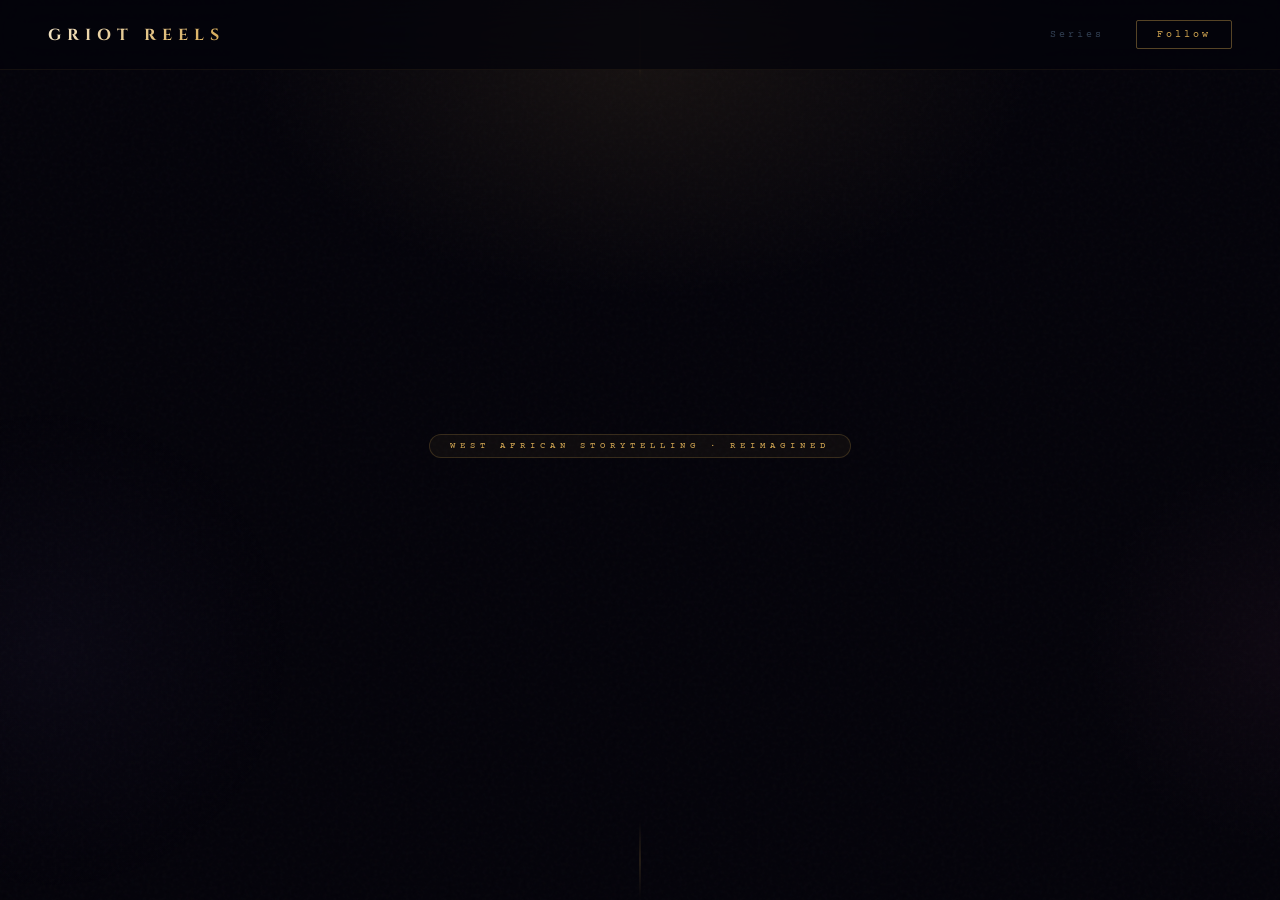
==== index.html @ 6e3e899c "Rename index (2).html to index.html" ====
<!DOCTYPE html>
<html lang="en">
<head>
<meta charset="UTF-8"/>
<meta name="viewport" content="width=device-width, initial-scale=1.0"/>
<title>Griot Reels — Stories That Inspire. Legacies That Live.</title>
<link href="https://fonts.googleapis.com/css2?family=Cinzel+Decorative:wght@400;700;900&family=Cinzel:wght@400;600;700&family=Cormorant+Garamond:ital,wght@0,300;0,400;0,600;1,300;1,400&family=Courier+Prime:wght@400;700&display=swap" rel="stylesheet"/>
<style>
:root {
  --gold: #d4a853;
  --gold-light: #f5e6c8;
  --gold-dark: #a07830;
  --black: #04030a;
  --surface: #0a0812;
  --muted: #64748b;
  --dim: #334155;
}
*{margin:0;padding:0;box-sizing:border-box;}
html{scroll-behavior:smooth;}
body{
  background:var(--black);
  color:#e2e8f0;
  font-family:'Cormorant Garamond',serif;
  min-height:100vh;
  overflow-x:hidden;
  cursor:default;
}

/* GRAIN OVERLAY */
body::before{
  content:'';
  position:fixed;inset:0;
  background-image:url("data:image/svg+xml,%3Csvg viewBox='0 0 256 256' xmlns='http://www.w3.org/2000/svg'%3E%3Cfilter id='noise'%3E%3CfeTurbulence type='fractalNoise' baseFrequency='0.9' numOctaves='4' stitchTiles='stitch'/%3E%3C/filter%3E%3Crect width='100%25' height='100%25' filter='url(%23noise)' opacity='0.04'/%3E%3C/svg%3E");
  pointer-events:none;z-index:0;opacity:0.6;
}

/* AMBIENT GLOWS */
.glow-top{position:fixed;top:-200px;left:50%;transform:translateX(-50%);width:800px;height:500px;border-radius:50%;background:radial-gradient(ellipse,rgba(212,168,83,0.09) 0%,transparent 70%);pointer-events:none;z-index:0;}
.glow-left{position:fixed;bottom:0;left:-200px;width:500px;height:500px;border-radius:50%;background:radial-gradient(ellipse,rgba(167,139,250,0.04) 0%,transparent 70%);pointer-events:none;z-index:0;}
.glow-right{position:fixed;top:50%;right:-200px;width:400px;height:400px;border-radius:50%;background:radial-gradient(ellipse,rgba(244,114,182,0.04) 0%,transparent 70%);pointer-events:none;z-index:0;}

/* NAV */
nav{
  position:fixed;top:0;left:0;right:0;z-index:100;
  display:flex;justify-content:space-between;align-items:center;
  padding:20px 48px;
  background:rgba(4,3,10,0.7);
  backdrop-filter:blur(20px);
  border-bottom:1px solid rgba(212,168,83,0.08);
}
.nav-logo{
  font-family:'Cinzel',serif;
  font-size:16px;font-weight:700;letter-spacing:6px;
  background:linear-gradient(135deg,var(--gold-light),var(--gold));
  -webkit-background-clip:text;-webkit-text-fill-color:transparent;
  text-decoration:none;
}
.nav-links{display:flex;gap:32px;align-items:center;}
.nav-links a{
  color:var(--dim);font-size:10px;letter-spacing:3px;
  font-family:'Courier Prime',monospace;text-decoration:none;
  transition:color 0.3s;
}
.nav-links a:hover{color:var(--gold);}
.nav-cta{
  padding:8px 20px;
  border:1px solid rgba(212,168,83,0.4);
  color:var(--gold)!important;
  border-radius:2px;
  transition:all 0.3s!important;
}
.nav-cta:hover{background:rgba(212,168,83,0.1)!important;border-color:var(--gold)!important;}

/* HERO */
.hero{
  position:relative;z-index:1;
  min-height:100vh;
  display:flex;flex-direction:column;
  align-items:center;justify-content:center;
  padding:120px 24px 80px;
  text-align:center;
  overflow:hidden;
}

/* horizontal line accents */
.hero::before,.hero::after{
  content:'';position:absolute;left:50%;transform:translateX(-50%);
  width:1px;background:linear-gradient(to bottom,transparent,rgba(212,168,83,0.3),transparent);
}
.hero::before{top:0;height:80px;}
.hero::after{bottom:0;height:80px;}

.hero-badge{
  display:inline-block;
  padding:6px 20px;
  border:1px solid rgba(212,168,83,0.2);
  border-radius:20px;
  font-size:9px;letter-spacing:5px;
  color:var(--gold);
  font-family:'Courier Prime',monospace;
  background:rgba(212,168,83,0.05);
  margin-bottom:48px;
  animation:fadeUp 0.8s ease both;
}

/* LOGO IMAGE */
.logo-img{
  width:min(320px,70vw);
  height:min(320px,70vw);
  border-radius:50%;
  object-fit:cover;
  margin-bottom:48px;
  animation:fadeUp 0.9s ease 0.1s both;
  filter:drop-shadow(0 0 60px rgba(212,168,83,0.25)) drop-shadow(0 0 120px rgba(212,168,83,0.1));
  transition:filter 0.5s;
}
.logo-img:hover{filter:drop-shadow(0 0 80px rgba(212,168,83,0.4)) drop-shadow(0 0 160px rgba(212,168,83,0.15));}

.hero-tagline{
  font-size:11px;letter-spacing:6px;color:var(--muted);
  font-family:'Courier Prime',monospace;
  margin-bottom:24px;
  animation:fadeUp 1s ease 0.2s both;
}

.hero-sub{
  font-size:clamp(16px,3vw,22px);
  font-style:italic;
  color:rgba(245,230,200,0.6);
  font-weight:300;
  max-width:580px;
  line-height:1.9;
  margin-bottom:56px;
  animation:fadeUp 1s ease 0.35s both;
}

/* Decorative divider */
.divider-deco{
  display:flex;align-items:center;gap:16px;
  margin-bottom:56px;
  animation:fadeUp 1s ease 0.3s both;
}
.divider-deco span{
  display:block;height:1px;width:80px;
  background:linear-gradient(to right,transparent,rgba(212,168,83,0.4));
}
.divider-deco span:last-child{
  background:linear-gradient(to left,transparent,rgba(212,168,83,0.4));
}
.divider-deco i{
  font-size:14px;color:var(--gold);font-style:normal;
  opacity:0.7;
}

.hero-btns{
  display:flex;gap:16px;justify-content:center;flex-wrap:wrap;
  animation:fadeUp 1s ease 0.45s both;
}
.btn-primary{
  padding:16px 36px;
  background:linear-gradient(135deg,var(--gold) 0%,var(--gold-dark) 100%);
  color:var(--black);text-decoration:none;
  font-family:'Cinzel',serif;font-size:10px;letter-spacing:3px;font-weight:700;
  border-radius:2px;
  transition:all 0.3s;
  box-shadow:0 4px 24px rgba(212,168,83,0.2);
}
.btn-primary:hover{transform:translateY(-2px);box-shadow:0 8px 32px rgba(212,168,83,0.35);}
.btn-ghost{
  padding:16px 36px;
  border:1px solid rgba(212,168,83,0.3);
  color:var(--gold);text-decoration:none;
  font-family:'Cinzel',serif;font-size:10px;letter-spacing:3px;font-weight:600;
  border-radius:2px;
  transition:all 0.3s;
}
.btn-ghost:hover{background:rgba(212,168,83,0.08);border-color:var(--gold);transform:translateY(-2px);}

/* SCROLL INDICATOR */
.scroll-hint{
  position:absolute;bottom:40px;left:50%;transform:translateX(-50%);
  display:flex;flex-direction:column;align-items:center;gap:8px;
  animation:fadeUp 1s ease 0.6s both;
}
.scroll-hint span{font-size:9px;letter-spacing:3px;color:var(--dim);font-family:'Courier Prime',monospace;}
.scroll-line{width:1px;height:40px;background:linear-gradient(to bottom,rgba(212,168,83,0.4),transparent);animation:scrollPulse 2s ease infinite;}

/* SERIES SECTION */
.series-section{
  position:relative;z-index:1;
  padding:120px 24px;
  max-width:1100px;margin:0 auto;
}
.section-header{
  text-align:center;margin-bottom:80px;
}
.section-eyebrow{
  font-size:9px;letter-spacing:5px;color:var(--gold);
  font-family:'Courier Prime',monospace;
  margin-bottom:16px;display:block;
}
.section-title{
  font-family:'Cinzel Decorative',serif;
  font-size:clamp(22px,4vw,36px);
  color:var(--gold-light);
  letter-spacing:4px;font-weight:400;
  margin-bottom:16px;
}
.section-sub{
  font-size:16px;color:var(--muted);
  font-style:italic;font-weight:300;
  max-width:500px;margin:0 auto;line-height:1.8;
}

.series-grid{
  display:grid;
  grid-template-columns:repeat(auto-fit,minmax(300px,1fr));
  gap:2px;
}
.series-card{
  position:relative;overflow:hidden;
  padding:48px 36px;
  background:var(--surface);
  border:1px solid rgba(255,255,255,0.04);
  transition:all 0.4s;
  cursor:default;
}
.series-card::before{
  content:'';position:absolute;inset:0;
  background:linear-gradient(135deg,transparent 60%,rgba(212,168,83,0.04) 100%);
  opacity:0;transition:opacity 0.4s;
}
.series-card:hover::before{opacity:1;}
.series-card:hover{border-color:rgba(212,168,83,0.15);transform:translateY(-4px);}

.card-num{
  font-size:64px;font-weight:700;
  font-family:'Cinzel',serif;
  opacity:0.04;
  position:absolute;top:16px;right:24px;
  color:var(--gold);
  line-height:1;
}
.card-emoji{font-size:32px;margin-bottom:20px;display:block;}
.card-series-label{
  font-size:9px;letter-spacing:3px;
  font-family:'Courier Prime',monospace;
  margin-bottom:8px;display:block;opacity:0.6;
}
.card-title{
  font-family:'Cinzel',serif;
  font-size:18px;letter-spacing:3px;
  margin-bottom:16px;font-weight:700;
}
.card-ep-count{
  font-size:10px;letter-spacing:2px;
  font-family:'Courier Prime',monospace;
  color:var(--dim);margin-bottom:20px;display:block;
}
.card-desc{
  font-size:15px;color:var(--muted);
  line-height:1.8;font-style:italic;font-weight:300;
  margin-bottom:24px;
}
.card-hook{
  font-size:13px;
  color:rgba(245,230,200,0.5);
  font-style:italic;line-height:1.7;
  padding-top:20px;
  border-top:1px solid rgba(255,255,255,0.05);
}

/* STATS SECTION */
.stats-section{
  position:relative;z-index:1;
  border-top:1px solid rgba(212,168,83,0.08);
  border-bottom:1px solid rgba(212,168,83,0.08);
  padding:80px 24px;
  background:linear-gradient(to right,transparent,rgba(212,168,83,0.02),transparent);
}
.stats-inner{
  max-width:900px;margin:0 auto;
  display:grid;grid-template-columns:repeat(auto-fit,minmax(180px,1fr));
  gap:48px;text-align:center;
}
.stat-num{
  font-family:'Cinzel',serif;
  font-size:clamp(32px,5vw,48px);
  color:var(--gold);font-weight:700;
  display:block;margin-bottom:8px;
}
.stat-label{
  font-size:10px;letter-spacing:3px;
  color:var(--muted);
  font-family:'Courier Prime',monospace;
}

/* CTA SECTION */
.cta-section{
  position:relative;z-index:1;
  padding:120px 24px;
  text-align:center;
  max-width:700px;margin:0 auto;
}
.cta-title{
  font-family:'Cinzel Decorative',serif;
  font-size:clamp(20px,4vw,32px);
  color:var(--gold-light);
  letter-spacing:4px;font-weight:400;
  margin-bottom:24px;line-height:1.4;
}
.cta-desc{
  font-size:17px;color:var(--muted);
  font-style:italic;line-height:1.9;
  margin-bottom:48px;
}
.platforms{
  display:flex;justify-content:center;gap:16px;flex-wrap:wrap;
  margin-bottom:48px;
}
.platform-pill{
  padding:10px 24px;
  border:1px solid rgba(255,255,255,0.06);
  border-radius:20px;
  font-size:10px;letter-spacing:2px;
  color:var(--dim);
  font-family:'Courier Prime',monospace;
  text-decoration:none;
  transition:all 0.3s;
  background:rgba(255,255,255,0.02);
}
.platform-pill:hover{border-color:rgba(212,168,83,0.3);color:var(--gold);background:rgba(212,168,83,0.05);}

/* FOOTER */
footer{
  position:relative;z-index:1;
  border-top:1px solid rgba(255,255,255,0.05);
  padding:40px 48px;
  display:flex;justify-content:space-between;align-items:center;flex-wrap:wrap;gap:20px;
}
.footer-logo{
  font-family:'Cinzel',serif;font-size:14px;
  letter-spacing:5px;font-weight:700;
  background:linear-gradient(135deg,var(--gold-light),var(--gold));
  -webkit-background-clip:text;-webkit-text-fill-color:transparent;
  text-decoration:none;
}
.footer-links{display:flex;gap:24px;}
.footer-links a{
  color:var(--dim);font-size:10px;letter-spacing:2px;
  font-family:'Courier Prime',monospace;text-decoration:none;
  transition:color 0.3s;
}
.footer-links a:hover{color:var(--gold);}
.footer-copy{font-size:10px;color:rgba(255,255,255,0.08);font-family:'Courier Prime',monospace;letter-spacing:1px;}

/* ANIMATIONS */
@keyframes fadeUp{
  from{opacity:0;transform:translateY(24px);}
  to{opacity:1;transform:translateY(0);}
}
@keyframes scrollPulse{
  0%,100%{opacity:0.3;}
  50%{opacity:0.8;}
}
@keyframes shimmer{
  0%{background-position:200% center;}
  100%{background-position:-200% center;}
}

/* Responsive */
@media(max-width:640px){
  nav{padding:16px 24px;}
  .nav-links a:not(.nav-cta){display:none;}
  footer{flex-direction:column;align-items:flex-start;}
}
</style>
</head>
<body>

<div class="glow-top"></div>
<div class="glow-left"></div>
<div class="glow-right"></div>

<!-- NAV -->
<nav>
  <a href="/" class="nav-logo">GRIOT REELS</a>
  <div class="nav-links">
    <a href="#series">Series</a>
    <a href="https://tiktok.com/@GriotReels" class="nav-cta">Follow</a>
  </div>
</nav>

<!-- HERO -->
<section class="hero">
  <div class="hero-badge">WEST AFRICAN STORYTELLING · REIMAGINED</div>

  <img 
    src="[data-uri]
+cPQjqbDgSrysnN
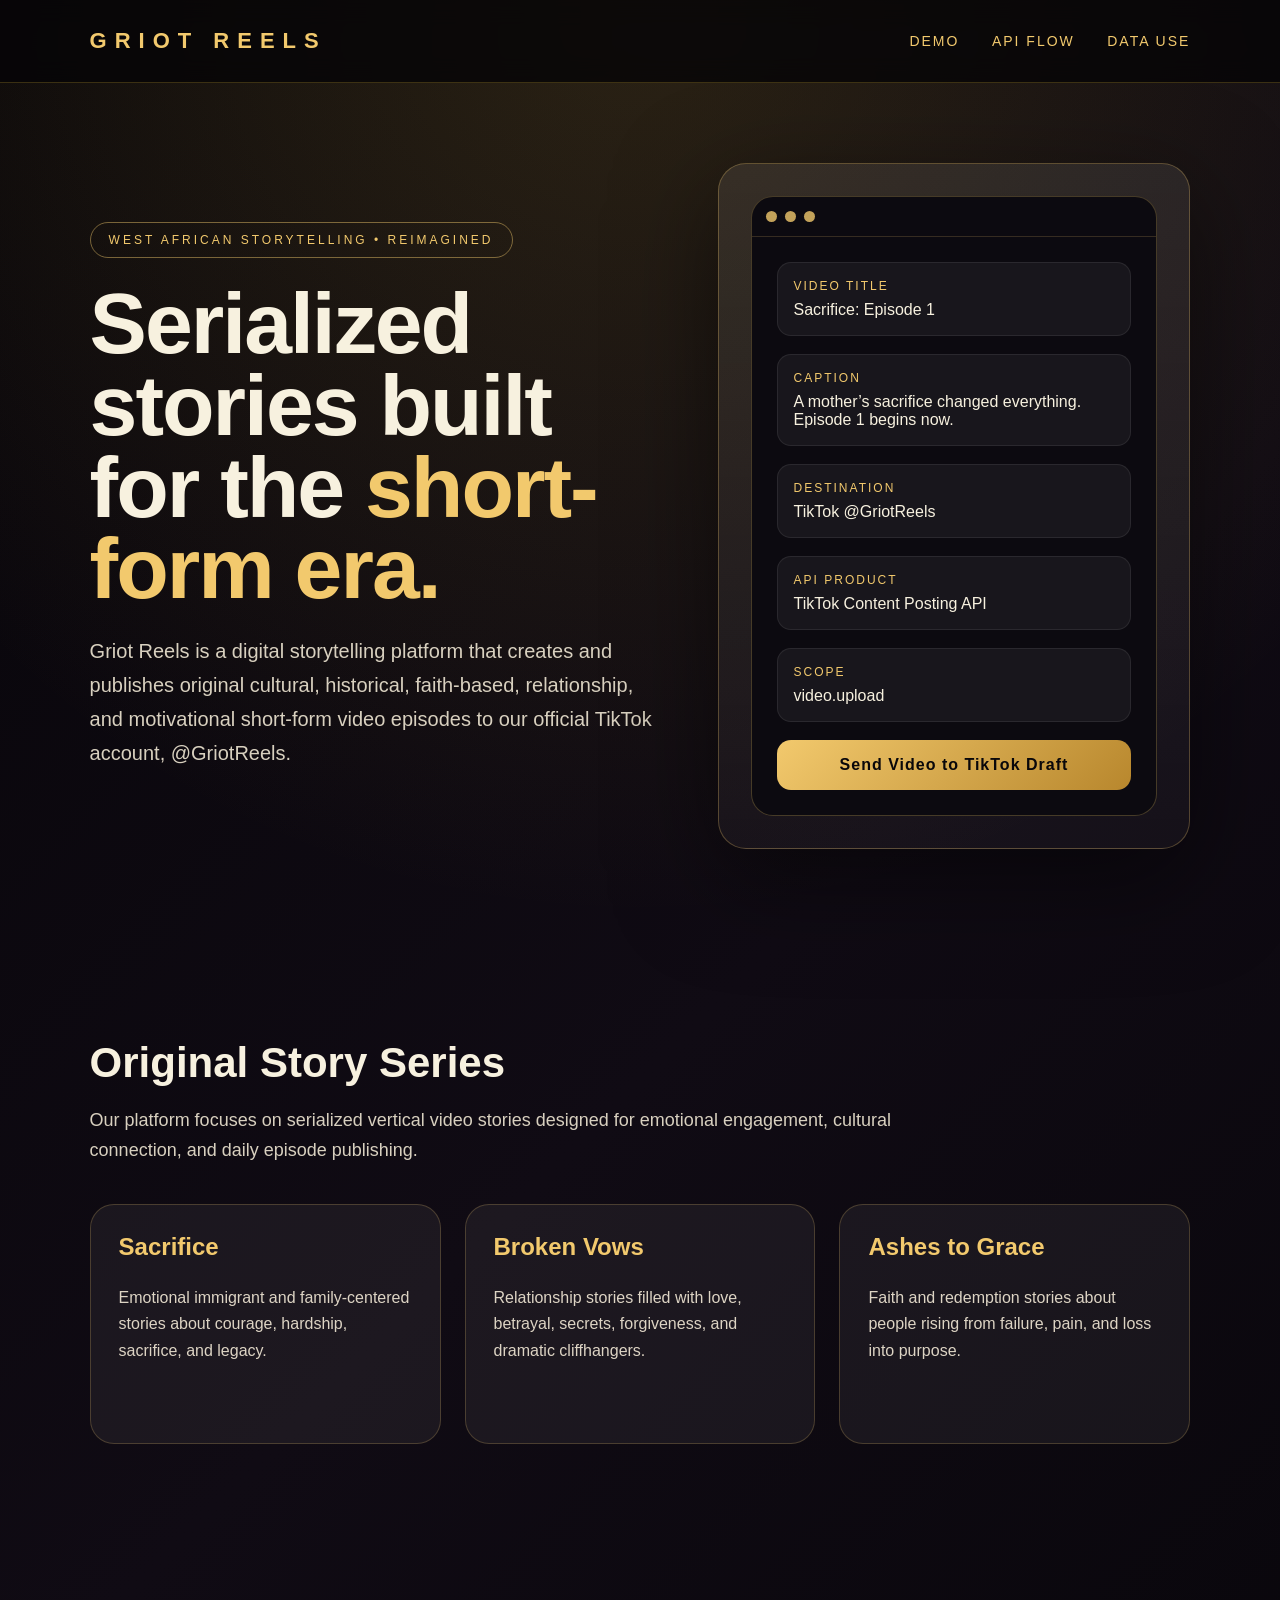
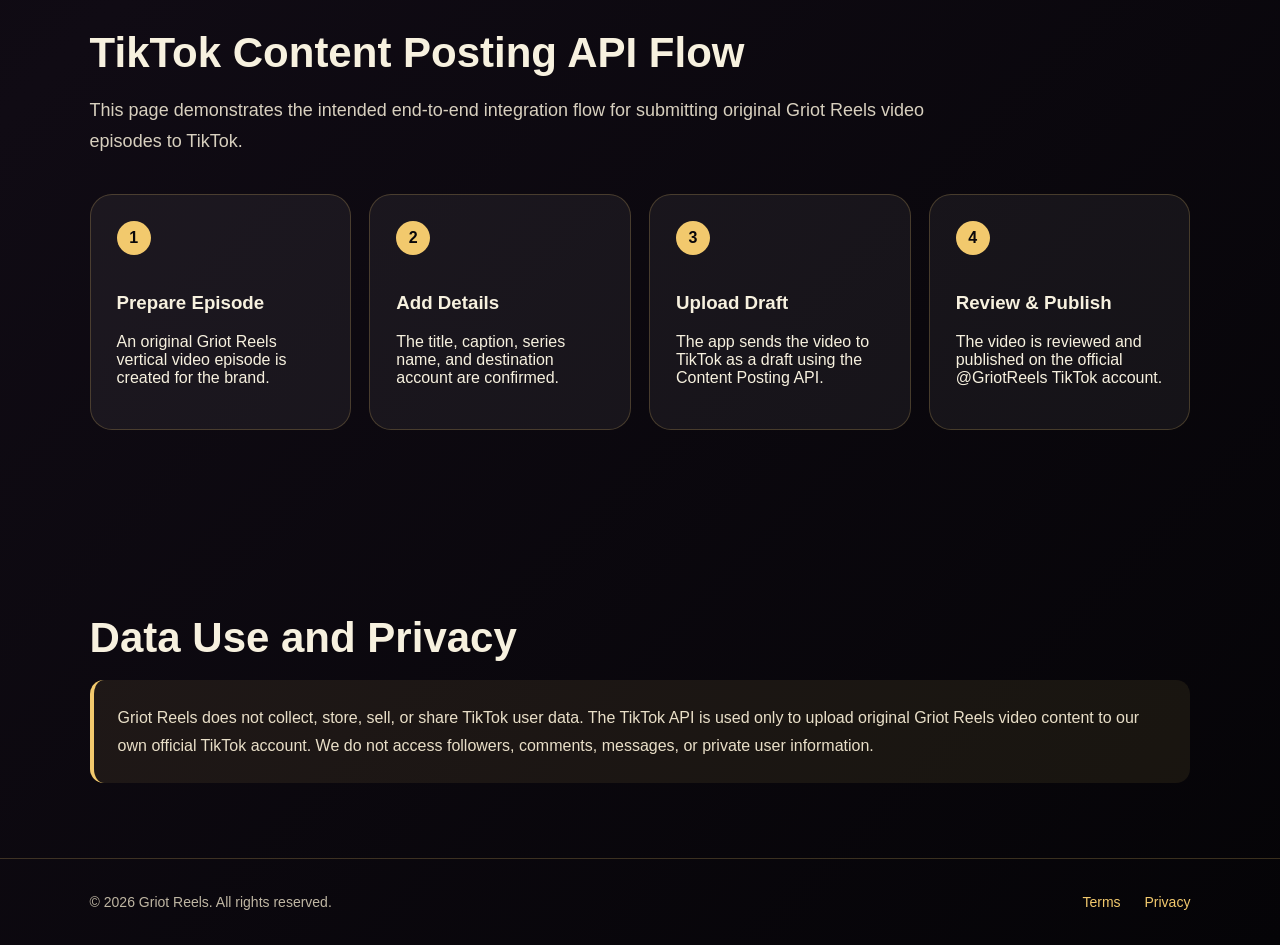
==== commit 69e8eaba: "Update index.html" ====
--- a/index.html
+++ b/index.html
@@ -1,4498 +1,417 @@
 <!DOCTYPE html>
 <html lang="en">
 <head>
-<meta charset="UTF-8"/>
-<meta name="viewport" content="width=device-width, initial-scale=1.0"/>
-<title>Griot Reels — Stories That Inspire. Legacies That Live.</title>
-<link href="https://fonts.googleapis.com/css2?family=Cinzel+Decorative:wght@400;700;900&family=Cinzel:wght@400;600;700&family=Cormorant+Garamond:ital,wght@0,300;0,400;0,600;1,300;1,400&family=Courier+Prime:wght@400;700&display=swap" rel="stylesheet"/>
-<style>
-:root {
-  --gold: #d4a853;
-  --gold-light: #f5e6c8;
-  --gold-dark: #a07830;
-  --black: #04030a;
-  --surface: #0a0812;
-  --muted: #64748b;
-  --dim: #334155;
-}
-*{margin:0;padding:0;box-sizing:border-box;}
-html{scroll-behavior:smooth;}
-body{
-  background:var(--black);
-  color:#e2e8f0;
-  font-family:'Cormorant Garamond',serif;
-  min-height:100vh;
-  overflow-x:hidden;
-  cursor:default;
-}
-
-/* GRAIN OVERLAY */
-body::before{
-  content:'';
-  position:fixed;inset:0;
-  background-image:url("data:image/svg+xml,%3Csvg viewBox='0 0 256 256' xmlns='http://www.w3.org/2000/svg'%3E%3Cfilter id='noise'%3E%3CfeTurbulence type='fractalNoise' baseFrequency='0.9' numOctaves='4' stitchTiles='stitch'/%3E%3C/filter%3E%3Crect width='100%25' height='100%25' filter='url(%23noise)' opacity='0.04'/%3E%3C/svg%3E");
-  pointer-events:none;z-index:0;opacity:0.6;
-}
-
-/* AMBIENT GLOWS */
-.glow-top{position:fixed;top:-200px;left:50%;transform:translateX(-50%);width:800px;height:500px;border-radius:50%;background:radial-gradient(ellipse,rgba(212,168,83,0.09) 0%,transparent 70%);pointer-events:none;z-index:0;}
-.glow-left{position:fixed;bottom:0;left:-200px;width:500px;height:500px;border-radius:50%;background:radial-gradient(ellipse,rgba(167,139,250,0.04) 0%,transparent 70%);pointer-events:none;z-index:0;}
-.glow-right{position:fixed;top:50%;right:-200px;width:400px;height:400px;border-radius:50%;background:radial-gradient(ellipse,rgba(244,114,182,0.04) 0%,transparent 70%);pointer-events:none;z-index:0;}
-
-/* NAV */
-nav{
-  position:fixed;top:0;left:0;right:0;z-index:100;
-  display:flex;justify-content:space-between;align-items:center;
-  padding:20px 48px;
-  background:rgba(4,3,10,0.7);
-  backdrop-filter:blur(20px);
-  border-bottom:1px solid rgba(212,168,83,0.08);
-}
-.nav-logo{
-  font-family:'Cinzel',serif;
-  font-size:16px;font-weight:700;letter-spacing:6px;
-  background:linear-gradient(135deg,var(--gold-light),var(--gold));
-  -webkit-background-clip:text;-webkit-text-fill-color:transparent;
-  text-decoration:none;
-}
-.nav-links{display:flex;gap:32px;align-items:center;}
-.nav-links a{
-  color:var(--dim);font-size:10px;letter-spacing:3px;
-  font-family:'Courier Prime',monospace;text-decoration:none;
-  transition:color 0.3s;
-}
-.nav-links a:hover{color:var(--gold);}
-.nav-cta{
-  padding:8px 20px;
-  border:1px solid rgba(212,168,83,0.4);
-  color:var(--gold)!important;
-  border-radius:2px;
-  transition:all 0.3s!important;
-}
-.nav-cta:hover{background:rgba(212,168,83,0.1)!important;border-color:var(--gold)!important;}
-
-/* HERO */
-.hero{
-  position:relative;z-index:1;
-  min-height:100vh;
-  display:flex;flex-direction:column;
-  align-items:center;justify-content:center;
-  padding:120px 24px 80px;
-  text-align:center;
-  overflow:hidden;
-}
-
-/* horizontal line accents */
-.hero::before,.hero::after{
-  content:'';position:absolute;left:50%;transform:translateX(-50%);
-  width:1px;background:linear-gradient(to bottom,transparent,rgba(212,168,83,0.3),transparent);
-}
-.hero::before{top:0;height:80px;}
-.hero::after{bottom:0;height:80px;}
-
-.hero-badge{
-  display:inline-block;
-  padding:6px 20px;
-  border:1px solid rgba(212,168,83,0.2);
-  border-radius:20px;
-  font-size:9px;letter-spacing:5px;
-  color:var(--gold);
-  font-family:'Courier Prime',monospace;
-  background:rgba(212,168,83,0.05);
-  margin-bottom:48px;
-  animation:fadeUp 0.8s ease both;
-}
-
-/* LOGO IMAGE */
-.logo-img{
-  width:min(320px,70vw);
-  height:min(320px,70vw);
-  border-radius:50%;
-  object-fit:cover;
-  margin-bottom:48px;
-  animation:fadeUp 0.9s ease 0.1s both;
-  filter:drop-shadow(0 0 60px rgba(212,168,83,0.25)) drop-shadow(0 0 120px rgba(212,168,83,0.1));
-  transition:filter 0.5s;
-}
-.logo-img:hover{filter:drop-shadow(0 0 80px rgba(212,168,83,0.4)) drop-shadow(0 0 160px rgba(212,168,83,0.15));}
-
-.hero-tagline{
-  font-size:11px;letter-spacing:6px;color:var(--muted);
-  font-family:'Courier Prime',monospace;
-  margin-bottom:24px;
-  animation:fadeUp 1s ease 0.2s both;
-}
-
-.hero-sub{
-  font-size:clamp(16px,3vw,22px);
-  font-style:italic;
-  color:rgba(245,230,200,0.6);
-  font-weight:300;
-  max-width:580px;
-  line-height:1.9;
-  margin-bottom:56px;
-  animation:fadeUp 1s ease 0.35s both;
-}
-
-/* Decorative divider */
-.divider-deco{
-  display:flex;align-items:center;gap:16px;
-  margin-bottom:56px;
-  animation:fadeUp 1s ease 0.3s both;
-}
-.divider-deco span{
-  display:block;height:1px;width:80px;
-  background:linear-gradient(to right,transparent,rgba(212,168,83,0.4));
-}
-.divider-deco span:last-child{
-  background:linear-gradient(to left,transparent,rgba(212,168,83,0.4));
-}
-.divider-deco i{
-  font-size:14px;color:var(--gold);font-style:normal;
-  opacity:0.7;
-}
-
-.hero-btns{
-  display:flex;gap:16px;justify-content:center;flex-wrap:wrap;
-  animation:fadeUp 1s ease 0.45s both;
-}
-.btn-primary{
-  padding:16px 36px;
-  background:linear-gradient(135deg,var(--gold) 0%,var(--gold-dark) 100%);
-  color:var(--black);text-decoration:none;
-  font-family:'Cinzel',serif;font-size:10px;letter-spacing:3px;font-weight:700;
-  border-radius:2px;
-  transition:all 0.3s;
-  box-shadow:0 4px 24px rgba(212,168,83,0.2);
-}
-.btn-primary:hover{transform:translateY(-2px);box-shadow:0 8px 32px rgba(212,168,83,0.35);}
-.btn-ghost{
-  padding:16px 36px;
-  border:1px solid rgba(212,168,83,0.3);
-  color:var(--gold);text-decoration:none;
-  font-family:'Cinzel',serif;font-size:10px;letter-spacing:3px;font-weight:600;
-  border-radius:2px;
-  transition:all 0.3s;
-}
-.btn-ghost:hover{background:rgba(212,168,83,0.08);border-color:var(--gold);transform:translateY(-2px);}
-
-/* SCROLL INDICATOR */
-.scroll-hint{
-  position:absolute;bottom:40px;left:50%;transform:translateX(-50%);
-  display:flex;flex-direction:column;align-items:center;gap:8px;
-  animation:fadeUp 1s ease 0.6s both;
-}
-.scroll-hint span{font-size:9px;letter-spacing:3px;color:var(--dim);font-family:'Courier Prime',monospace;}
-.scroll-line{width:1px;height:40px;background:linear-gradient(to bottom,rgba(212,168,83,0.4),transparent);animation:scrollPulse 2s ease infinite;}
-
-/* SERIES SECTION */
-.series-section{
-  position:relative;z-index:1;
-  padding:120px 24px;
-  max-width:1100px;margin:0 auto;
-}
-.section-header{
-  text-align:center;margin-bottom:80px;
-}
-.section-eyebrow{
-  font-size:9px;letter-spacing:5px;color:var(--gold);
-  font-family:'Courier Prime',monospace;
-  margin-bottom:16px;display:block;
-}
-.section-title{
-  font-family:'Cinzel Decorative',serif;
-  font-size:clamp(22px,4vw,36px);
-  color:var(--gold-light);
-  letter-spacing:4px;font-weight:400;
-  margin-bottom:16px;
-}
-.section-sub{
-  font-size:16px;color:var(--muted);
-  font-style:italic;font-weight:300;
-  max-width:500px;margin:0 auto;line-height:1.8;
-}
-
-.series-grid{
-  display:grid;
-  grid-template-columns:repeat(auto-fit,minmax(300px,1fr));
-  gap:2px;
-}
-.series-card{
-  position:relative;overflow:hidden;
-  padding:48px 36px;
-  background:var(--surface);
-  border:1px solid rgba(255,255,255,0.04);
-  transition:all 0.4s;
-  cursor:default;
-}
-.series-card::before{
-  content:'';position:absolute;inset:0;
-  background:linear-gradient(135deg,transparent 60%,rgba(212,168,83,0.04) 100%);
-  opacity:0;transition:opacity 0.4s;
-}
-.series-card:hover::before{opacity:1;}
-.series-card:hover{border-color:rgba(212,168,83,0.15);transform:translateY(-4px);}
-
-.card-num{
-  font-size:64px;font-weight:700;
-  font-family:'Cinzel',serif;
-  opacity:0.04;
-  position:absolute;top:16px;right:24px;
-  color:var(--gold);
-  line-height:1;
-}
-.card-emoji{font-size:32px;margin-bottom:20px;display:block;}
-.card-series-label{
-  font-size:9px;letter-spacing:3px;
-  font-family:'Courier Prime',monospace;
-  margin-bottom:8px;display:block;opacity:0.6;
-}
-.card-title{
-  font-family:'Cinzel',serif;
-  font-size:18px;letter-spacing:3px;
-  margin-bottom:16px;font-weight:700;
-}
-.card-ep-count{
-  font-size:10px;letter-spacing:2px;
-  font-family:'Courier Prime',monospace;
-  color:var(--dim);margin-bottom:20px;display:block;
-}
-.card-desc{
-  font-size:15px;color:var(--muted);
-  line-height:1.8;font-style:italic;font-weight:300;
-  margin-bottom:24px;
-}
-.card-hook{
-  font-size:13px;
-  color:rgba(245,230,200,0.5);
-  font-style:italic;line-height:1.7;
-  padding-top:20px;
-  border-top:1px solid rgba(255,255,255,0.05);
-}
-
-/* STATS SECTION */
-.stats-section{
-  position:relative;z-index:1;
-  border-top:1px solid rgba(212,168,83,0.08);
-  border-bottom:1px solid rgba(212,168,83,0.08);
-  padding:80px 24px;
-  background:linear-gradient(to right,transparent,rgba(212,168,83,0.02),transparent);
-}
-.stats-inner{
-  max-width:900px;margin:0 auto;
-  display:grid;grid-template-columns:repeat(auto-fit,minmax(180px,1fr));
-  gap:48px;text-align:center;
-}
-.stat-num{
-  font-family:'Cinzel',serif;
-  font-size:clamp(32px,5vw,48px);
-  color:var(--gold);font-weight:700;
-  display:block;margin-bottom:8px;
-}
-.stat-label{
-  font-size:10px;letter-spacing:3px;
-  color:var(--muted);
-  font-family:'Courier Prime',monospace;
-}
-
-/* CTA SECTION */
-.cta-section{
-  position:relative;z-index:1;
-  padding:120px 24px;
-  text-align:center;
-  max-width:700px;margin:0 auto;
-}
-.cta-title{
-  font-family:'Cinzel Decorative',serif;
-  font-size:clamp(20px,4vw,32px);
-  color:var(--gold-light);
-  letter-spacing:4px;font-weight:400;
-  margin-bottom:24px;line-height:1.4;
-}
-.cta-desc{
-  font-size:17px;color:var(--muted);
-  font-style:italic;line-height:1.9;
-  margin-bottom:48px;
-}
-.platforms{
-  display:flex;justify-content:center;gap:16px;flex-wrap:wrap;
-  margin-bottom:48px;
-}
-.platform-pill{
-  padding:10px 24px;
-  border:1px solid rgba(255,255,255,0.06);
-  border-radius:20px;
-  font-size:10px;letter-spacing:2px;
-  color:var(--dim);
-  font-family:'Courier Prime',monospace;
-  text-decoration:none;
-  transition:all 0.3s;
-  background:rgba(255,255,255,0.02);
-}
-.platform-pill:hover{border-color:rgba(212,168,83,0.3);color:var(--gold);background:rgba(212,168,83,0.05);}
-
-/* FOOTER */
-footer{
-  position:relative;z-index:1;
-  border-top:1px solid rgba(255,255,255,0.05);
-  padding:40px 48px;
-  display:flex;justify-content:space-between;align-items:center;flex-wrap:wrap;gap:20px;
-}
-.footer-logo{
-  font-family:'Cinzel',serif;font-size:14px;
-  letter-spacing:5px;font-weight:700;
-  background:linear-gradient(135deg,var(--gold-light),var(--gold));
-  -webkit-background-clip:text;-webkit-text-fill-color:transparent;
-  text-decoration:none;
-}
-.footer-links{display:flex;gap:24px;}
-.footer-links a{
-  color:var(--dim);font-size:10px;letter-spacing:2px;
-  font-family:'Courier Prime',monospace;text-decoration:none;
-  transition:color 0.3s;
-}
-.footer-links a:hover{color:var(--gold);}
-.footer-copy{font-size:10px;color:rgba(255,255,255,0.08);font-family:'Courier Prime',monospace;letter-spacing:1px;}
-
-/* ANIMATIONS */
-@keyframes fadeUp{
-  from{opacity:0;transform:translateY(24px);}
-  to{opacity:1;transform:translateY(0);}
-}
-@keyframes scrollPulse{
-  0%,100%{opacity:0.3;}
-  50%{opacity:0.8;}
-}
-@keyframes shimmer{
-  0%{background-position:200% center;}
-  100%{background-position:-200% center;}
-}
-
-/* Responsive */
-@media(max-width:640px){
-  nav{padding:16px 24px;}
-  .nav-links a:not(.nav-cta){display:none;}
-  footer{flex-direction:column;align-items:flex-start;}
-}
-</style>
+  <meta charset="UTF-8" />
+  <meta name="viewport" content="width=device-width, initial-scale=1.0" />
+  <title>Griot Reels | Cultural Storytelling Platform</title>
+
+  <style>
+    * {
+      box-sizing: border-box;
+    }
+
+    body {
+      margin: 0;
+      font-family: Inter, Arial, sans-serif;
+      background:
+        radial-gradient(circle at top, rgba(212, 175, 55, 0.16), transparent 35%),
+        linear-gradient(135deg, #070509, #100b14 45%, #050407);
+      color: #f7f1df;
+    }
+
+    header {
+      padding: 28px 7%;
+      display: flex;
+      justify-content: space-between;
+      align-items: center;
+      border-bottom: 1px solid rgba(212, 175, 55, 0.25);
+      background: rgba(5, 4, 7, 0.8);
+      backdrop-filter: blur(12px);
+      position: sticky;
+      top: 0;
+      z-index: 10;
+    }
+
+    .brand {
+      letter-spacing: 8px;
+      font-size: 22px;
+      font-weight: 800;
+      color: #f2c96d;
+    }
+
+    nav a {
+      color: #f2c96d;
+      text-decoration: none;
+      margin-left: 28px;
+      font-size: 14px;
+      letter-spacing: 2px;
+      text-transform: uppercase;
+    }
+
+    .hero {
+      min-height: 78vh;
+      display: grid;
+      grid-template-columns: 1.1fr 0.9fr;
+      gap: 50px;
+      align-items: center;
+      padding: 80px 7%;
+    }
+
+    .badge {
+      display: inline-block;
+      padding: 10px 18px;
+      border: 1px solid rgba(242, 201, 109, 0.45);
+      border-radius: 999px;
+      color: #f2c96d;
+      letter-spacing: 3px;
+      font-size: 12px;
+      text-transform: uppercase;
+      margin-bottom: 25px;
+    }
+
+    h1 {
+      font-size: clamp(44px, 7vw, 86px);
+      line-height: 0.95;
+      margin: 0 0 24px;
+      letter-spacing: -2px;
+    }
+
+    .gold {
+      color: #f2c96d;
+    }
+
+    .hero p {
+      font-size: 20px;
+      line-height: 1.7;
+      color: #d8d0bf;
+      max-width: 720px;
+    }
+
+    .hero-card {
+      background: linear-gradient(180deg, rgba(255,255,255,0.08), rgba(255,255,255,0.03));
+      border: 1px solid rgba(242, 201, 109, 0.28);
+      border-radius: 28px;
+      padding: 32px;
+      box-shadow: 0 30px 100px rgba(0,0,0,0.5);
+    }
+
+    .screen {
+      background: #0c0a10;
+      border: 1px solid rgba(242, 201, 109, 0.25);
+      border-radius: 22px;
+      overflow: hidden;
+    }
+
+    .screen-top {
+      padding: 14px;
+      display: flex;
+      gap: 8px;
+      border-bottom: 1px solid rgba(242, 201, 109, 0.18);
+    }
+
+    .dot {
+      width: 11px;
+      height: 11px;
+      border-radius: 50%;
+      background: #f2c96d;
+      opacity: 0.8;
+    }
+
+    .screen-body {
+      padding: 25px;
+    }
+
+    .field {
+      margin-bottom: 18px;
+      padding: 16px;
+      border-radius: 14px;
+      background: rgba(255,255,255,0.05);
+      border: 1px solid rgba(255,255,255,0.08);
+    }
+
+    .label {
+      display: block;
+      color: #f2c96d;
+      font-size: 12px;
+      text-transform: uppercase;
+      letter-spacing: 2px;
+      margin-bottom: 8px;
+    }
+
+    .value {
+      color: #f7f1df;
+      font-size: 16px;
+    }
+
+    .button {
+      width: 100%;
+      margin-top: 14px;
+      padding: 16px 20px;
+      border-radius: 14px;
+      background: linear-gradient(135deg, #f2c96d, #b8872d);
+      color: #09070a;
+      font-weight: 800;
+      text-align: center;
+      letter-spacing: 1px;
+    }
+
+    section {
+      padding: 75px 7%;
+    }
+
+    .section-title {
+      font-size: 42px;
+      margin-bottom: 18px;
+    }
+
+    .section-subtitle {
+      color: #d8d0bf;
+      font-size: 18px;
+      line-height: 1.7;
+      max-width: 850px;
+      margin-bottom: 38px;
+    }
+
+    .grid {
+      display: grid;
+      grid-template-columns: repeat(3, 1fr);
+      gap: 24px;
+    }
+
+    .card {
+      background: rgba(255,255,255,0.055);
+      border: 1px solid rgba(242, 201, 109, 0.22);
+      border-radius: 24px;
+      padding: 28px;
+      min-height: 240px;
+    }
+
+    .card h3 {
+      color: #f2c96d;
+      margin-top: 0;
+      font-size: 24px;
+    }
+
+    .card p, li {
+      color: #ddd4c4;
+      line-height: 1.65;
+      font-size: 16px;
+    }
+
+    .flow {
+      display: grid;
+      grid-template-columns: repeat(4, 1fr);
+      gap: 18px;
+      counter-reset: step;
+    }
+
+    .step {
+      position: relative;
+      padding: 26px;
+      border-radius: 22px;
+      background: rgba(255,255,255,0.055);
+      border: 1px solid rgba(242, 201, 109, 0.22);
+    }
+
+    .step::before {
+      counter-increment: step;
+      content: counter(step);
+      display: inline-flex;
+      width: 34px;
+      height: 34px;
+      align-items: center;
+      justify-content: center;
+      border-radius: 50%;
+      background: #f2c96d;
+      color: #09070a;
+      font-weight: 800;
+      margin-bottom: 18px;
+    }
+
+    .notice {
+      border-left: 4px solid #f2c96d;
+      padding: 24px;
+      background: rgba(242, 201, 109, 0.08);
+      border-radius: 14px;
+      color: #e9dfc8;
+      line-height: 1.7;
+    }
+
+    footer {
+      padding: 35px 7%;
+      border-top: 1px solid rgba(242, 201, 109, 0.22);
+      display: flex;
+      justify-content: space-between;
+      color: #bfb6a3;
+      font-size: 14px;
+    }
+
+    footer a {
+      color: #f2c96d;
+      text-decoration: none;
+      margin-left: 20px;
+    }
+
+    @media (max-width: 900px) {
+      .hero, .grid, .flow {
+        grid-template-columns: 1fr;
+      }
+
+      header {
+        flex-direction: column;
+        gap: 18px;
+      }
+
+      nav a {
+        margin: 0 10px;
+      }
+    }
+  </style>
 </head>
+
 <body>
-
-<div class="glow-top"></div>
-<div class="glow-left"></div>
-<div class="glow-right"></div>
-
-<!-- NAV -->
-<nav>
-  <a href="/" class="nav-logo">GRIOT REELS</a>
-  <div class="nav-links">
-    <a href="#series">Series</a>
-    <a href="https://tiktok.com/@GriotReels" class="nav-cta">Follow</a>
-  </div>
-</nav>
-
-<!-- HERO -->
-<section class="hero">
-  <div class="hero-badge">WEST AFRICAN STORYTELLING · REIMAGINED</div>
-
-  <img 
-    src="[data-uri]
-[base64]
-[base64]
-[base64]
-[base64]
-[base64]
-[base64]
-[base64]
-[base64]
-[base64]
-[base64]
-[base64]
-[base64]
-[base64]
-[base64]
-[base64]
-[base64]
-[base64]
-[base64]
-[base64]
-[base64]
-[base64]
-[base64]
-[base64]
-[base64]
-[base64]
-[base64]
-[base64]
-[base64]
-[base64]
-[base64]
-[base64]
-[base64]
-[base64]
-[base64]
-[base64]
-[base64]
-[base64]
-[base64]
-[base64]
-[base64]
-[base64]
-[base64]
-[base64]
-[base64]
-[base64]
-[base64]
-[base64]
-[base64]
-[base64]
-[base64]
-[base64]
-[base64]
-[base64]
-[base64]
-[base64]
-[base64]
-[base64]
-[base64]
-[base64]
-[base64]
-[base64]
-[base64]
-[base64]
-[base64]
-[base64]
-[base64]
-[base64]
-[base64]
-[base64]
-[base64]
-[base64]
-[base64]
-[base64]
-[base64]
-[base64]
-[base64]
-[base64]
-[base64]
-[base64]
-[base64]
-[base64]
-[base64]
-[base64]
-[base64]
-[base64]
-[base64]
-[base64]
-[base64]
-[base64]
-[base64]
-[base64]
-[base64]
-[base64]
-[base64]
-[base64]
-[base64]
-[base64]
-[base64]
-[base64]
-[base64]
-[base64]
-[base64]
-[base64]
-[base64]
-[base64]
-[base64]
-[base64]
-[base64]
-[base64]
-[base64]
-[base64]
-[base64]
-[base64]
-[base64]
-[base64]
-[base64]
-[base64]
-[base64]
-[base64]
-[base64]
-[base64]
-[base64]
-[base64]
-[base64]
-[base64]
-[base64]
-[base64]
-[base64]
-[base64]
-[base64]
-[base64]
-[base64]
-[base64]
-[base64]
-[base64]
-[base64]
-[base64]
-[base64]
-[base64]
-[base64]
-[base64]
-[base64]
-[base64]
-[base64]
-[base64]
-[base64]
-[base64]
-[base64]
-[base64]
-[base64]
-[base64]
-[base64]
-[base64]
-[base64]
-[base64]
-[base64]
-[base64]
-[base64]
-[base64]
-[base64]
-[base64]
-[base64]
-[base64]
-[base64]
-[base64]
-[base64]
-[base64]
-[base64]
-[base64]
-[base64]
-[base64]
-[base64]
-[base64]
-[base64]
-[base64]
-[base64]
-[base64]
-[base64]
-[base64]
-[base64]
-[base64]
-[base64]
-[base64]
-[base64]
-[base64]
-[base64]
-[base64]
-[base64]
-[base64]
-[base64]
-[base64]
-[base64]
-[base64]
-[base64]
-[base64]
-[base64]
-[base64]
-[base64]
-[base64]
-[base64]
-[base64]
-[base64]
-[base64]
-[base64]
-[base64]
-[base64]
-[base64]
-[base64]
-[base64]
-[base64]
-[base64]
-[base64]
-[base64]
-[base64]
-[base64]
-[base64]
-[base64]
-[base64]
-[base64]
-[base64]
-[base64]
-[base64]
-[base64]
-[base64]
-[base64]
-[base64]
-[base64]
-[base64]
-[base64]
-[base64]
-[base64]
-[base64]
-[base64]
-[base64]
-[base64]
-[base64]
-[base64]
-[base64]
-[base64]
-[base64]
-[base64]
-[base64]
-[base64]
-[base64]
-[base64]
-[base64]
-[base64]
-[base64]
-[base64]
-[base64]
-[base64]
-[base64]
-[base64]
-[base64]
-[base64]
-[base64]
-[base64]
-[base64]
-[base64]
-[base64]
-[base64]
-[base64]
-[base64]
-[base64]
-[base64]
-[base64]
-[base64]
-[base64]
-[base64]
-[base64]
-[base64]
-[base64]
-[base64]
-[base64]
-[base64]
-[base64]
-[base64]
-[base64]
-[base64]
-[base64]
-[base64]
-[base64]
-[base64]
-[base64]
-[base64]
-[base64]
-[base64]
-[base64]
-[base64]
-[base64]
-[base64]
-[base64]
-[base64]
-[base64]
-[base64]
-[base64]
-[base64]
-[base64]
-[base64]
-[base64]
-[base64]
-[base64]
-[base64]
-[base64]
-[base64]
-[base64]
-[base64]
-[base64]
-[base64]
-[base64]
-[base64]
-[base64]
-[base64]
-[base64]
-[base64]
-[base64]
-[base64]
-[base64]
-[base64]
-[base64]
-[base64]
-[base64]
-[base64]
-[base64]
-[base64]
-[base64]
-[base64]
-[base64]
-[base64]
-[base64]
-[base64]
-[base64]
-[base64]
-[base64]
-[base64]
-[base64]
-[base64]
-[base64]
-[base64]
-[base64]
-[base64]
-[base64]
-[base64]
-[base64]
-[base64]
-[base64]
-[base64]
-[base64]
-[base64]
-[base64]
-[base64]
-[base64]
-[base64]
-[base64]
-[base64]
-[base64]
-[base64]
-[base64]
-[base64]
-[base64]
-[base64]
-[base64]
-[base64]
-[base64]
-[base64]
-[base64]
-[base64]
-[base64]
-[base64]
-[base64]
-[base64]
-[base64]
-[base64]
-[base64]
-[base64]
-[base64]
-[base64]
-[base64]
-[base64]
-[base64]
-[base64]
-[base64]
-[base64]
-[base64]
-[base64]
-[base64]
-[base64]
-[base64]
-[base64]
-[base64]
-[base64]
-[base64]
-[base64]
-[base64]
-[base64]
-[base64]
-[base64]
-[base64]
-[base64]
-[base64]
-[base64]
-[base64]
-[base64]
-[base64]
-[base64]
-[base64]
-[base64]
-[base64]
-[base64]
-[base64]
-[base64]
-[base64]
-[base64]
-[base64]
-[base64]
-[base64]
-[base64]
-[base64]
-[base64]
-[base64]
-[base64]
-[base64]
-[base64]
-[base64]
-[base64]
-[base64]
-[base64]
-[base64]
-[base64]
-[base64]
-[base64]
-[base64]
-[base64]
-[base64]
-[base64]
-[base64]
-[base64]
-[base64]
-[base64]
-[base64]
-[base64]
-[base64]
-[base64]
-[base64]
-[base64]
-[base64]
-[base64]
-[base64]
-[base64]
-[base64]
-[base64]
-[base64]
-[base64]
-[base64]
-[base64]
-[base64]
-[base64]
-[base64]
-[base64]
-[base64]
-[base64]
-[base64]
-[base64]
-[base64]
-[base64]
-[base64]
-[base64]
-[base64]
-[base64]
-[base64]
-[base64]
-[base64]
-[base64]
-[base64]
-[base64]
-[base64]
-[base64]
-[base64]
-[base64]
-[base64]
-[base64]
-[base64]
-[base64]
-[base64]
-[base64]
-[base64]
-[base64]
-[base64]
-[base64]
-[base64]
-[base64]
-[base64]
-[base64]
-[base64]
-[base64]
-[base64]
-[base64]
-[base64]
-[base64]
-[base64]
-[base64]
-[base64]
-[base64]
-[base64]
-[base64]
-[base64]
-[base64]
-[base64]
-[base64]
-[base64]
-[base64]
-[base64]
-[base64]
-[base64]
-[base64]
-[base64]
-[base64]
-[base64]
-[base64]
-[base64]
-[base64]
-[base64]
-[base64]
-[base64]
-[base64]
-[base64]
-[base64]
-[base64]
-[base64]
-[base64]
-[base64]
-[base64]
-[base64]
-[base64]
-[base64]
-[base64]
-[base64]
-[base64]
-[base64]
-[base64]
-[base64]
-[base64]
-[base64]
-[base64]
-[base64]
-[base64]
-[base64]
-[base64]
-[base64]
-[base64]
-[base64]
-[base64]
-[base64]
-[base64]
-[base64]
-[base64]
-[base64]
-[base64]
-[base64]
-[base64]
-[base64]
-[base64]
-[base64]
-[base64]
-[base64]
-[base64]
-[base64]
-[base64]
-[base64]
-[base64]
-[base64]
-[base64]
-[base64]
-[base64]
-[base64]
-[base64]
-[base64]
-[base64]
-[base64]
-[base64]
-[base64]
-[base64]
-[base64]
-[base64]
-[base64]
-[base64]
-[base64]
-[base64]
-[base64]
-[base64]
-[base64]
-[base64]
-[base64]
-[base64]
-[base64]
-[base64]
-[base64]
-[base64]
-[base64]
-[base64]
-[base64]
-[base64]
-[base64]
-[base64]
-[base64]
-[base64]
-[base64]
-[base64]
-[base64]
-[base64]
-[base64]
-[base64]
-[base64]
-[base64]
-[base64]
-[base64]
-[base64]
-[base64]
-[base64]
-[base64]
-[base64]
-[base64]
-[base64]
-[base64]
-[base64]
-[base64]
-[base64]
-[base64]
-[base64]
-[base64]
-[base64]
-[base64]
-[base64]
-[base64]
-[base64]
-[base64]
-[base64]
-[base64]
-[base64]
-[base64]
-[base64]
-[base64]
-[base64]
-[base64]
-[base64]
-[base64]
-[base64]
-[base64]
-[base64]
-[base64]
-[base64]
-[base64]
-[base64]
-[base64]
-[base64]
-[base64]
-[base64]
-[base64]
-[base64]
-[base64]
-[base64]
-[base64]
-[base64]
-[base64]
-[base64]
-[base64]
-[base64]
-[base64]
-[base64]
-[base64]
-[base64]
-[base64]
-[base64]
-[base64]
-[base64]
-[base64]
-[base64]
-[base64]
-[base64]
-[base64]
-[base64]
-[base64]
-[base64]
-[base64]
-[base64]
-[base64]
-[base64]
-[base64]
-[base64]
-[base64]
-[base64]
-[base64]
-[base64]
-[base64]
-[base64]
-[base64]
-[base64]
-[base64]
-[base64]
-[base64]
-[base64]
-[base64]
-[base64]
-[base64]
-[base64]
-[base64]
-[base64]
-[base64]
-[base64]
-[base64]
-[base64]
-[base64]
-[base64]
-[base64]
-[base64]
-[base64]
-[base64]
-[base64]
-[base64]
-[base64]
-[base64]
-[base64]
-[base64]
-[base64]
-[base64]
-[base64]
-[base64]
-[base64]
-[base64]
-[base64]
-[base64]
-[base64]
-[base64]
-[base64]
-[base64]
-[base64]
-[base64]
-[base64]
-[base64]
-[base64]
-[base64]
-[base64]
-[base64]
-[base64]
-[base64]
-[base64]
-[base64]
-[base64]
-[base64]
-[base64]
-[base64]
-[base64]
-[base64]
-[base64]
-[base64]
-[base64]
-[base64]
-[base64]
-[base64]
-[base64]
-[base64]
-[base64]
-[base64]
-[base64]
-[base64]
-[base64]
-[base64]
-[base64]
-[base64]
-[base64]
-[base64]
-[base64]
-[base64]
-[base64]
-[base64]
-[base64]
-[base64]
-[base64]
-[base64]
-[base64]
-[base64]
-[base64]
-[base64]
-[base64]
-[base64]
-[base64]
-[base64]
-[base64]
-[base64]
-[base64]
-[base64]
-[base64]
-[base64]
-[base64]
-[base64]
-[base64]
-[base64]
-[base64]
-[base64]
-[base64]
-[base64]
-[base64]
-[base64]
-[base64]
-[base64]
-[base64]
-[base64]
-[base64]
-[base64]
-[base64]
-[base64]
-[base64]
-[base64]
-[base64]
-[base64]
-[base64]
-[base64]
-[base64]
-[base64]
-[base64]
-[base64]
-[base64]
-[base64]
-[base64]
-[base64]
-[base64]
-[base64]
-[base64]
-[base64]
-[base64]
-[base64]
-[base64]
-[base64]
-[base64]
-[base64]
-[base64]
-[base64]
-[base64]
-[base64]
-[base64]
-[base64]
-[base64]
-[base64]
-[base64]
-[base64]
-[base64]
-[base64]
-[base64]
-[base64]
-[base64]
-[base64]
-[base64]
-[base64]
-[base64]
-[base64]
-[base64]
-[base64]
-[base64]
-[base64]
-[base64]
-[base64]
-[base64]
-[base64]
-[base64]
-[base64]
-[base64]
-[base64]
-[base64]
-[base64]
-[base64]
-[base64]
-[base64]
-[base64]
-[base64]
-[base64]
-[base64]
-[base64]
-[base64]
-[base64]
-[base64]
-[base64]
-[base64]
-[base64]
-[base64]
-[base64]
-[base64]
-[base64]
-[base64]
-[base64]
-[base64]
-[base64]
-[base64]
-[base64]
-[base64]
-[base64]
-[base64]
-[base64]
-[base64]
-[base64]
-[base64]
-[base64]
-[base64]
-[base64]
-[base64]
-[base64]
-[base64]
-[base64]
-[base64]
-[base64]
-[base64]
-[base64]
-[base64]
-[base64]
-[base64]
-[base64]
-[base64]
-[base64]
-[base64]
-[base64]
-[base64]
-[base64]
-[base64]
-[base64]
-[base64]
-[base64]
-[base64]
-[base64]
-[base64]
-[base64]
-[base64]
-[base64]
-[base64]
-[base64]
-[base64]
-[base64]
-[base64]
-[base64]
-[base64]
-[base64]
-[base64]
-[base64]
-[base64]
-[base64]
-[base64]
-[base64]
-[base64]
-[base64]
-[base64]
-[base64]
-[base64]
-[base64]
-[base64]
-[base64]
-[base64]
-[base64]
-[base64]
-[base64]
-[base64]
-[base64]
-[base64]
-[base64]
-[base64]
-[base64]
-[base64]
-[base64]
-[base64]
-[base64]
-[base64]
-[base64]
-[base64]
-[base64]
-[base64]
-[base64]
-[base64]
-[base64]
-[base64]
-[base64]
-[base64]
-[base64]
-[base64]
-[base64]
-[base64]
-[base64]
-[base64]
-[base64]
-[base64]
-[base64]
-[base64]
-[base64]
-[base64]
-[base64]
-[base64]
-[base64]
-[base64]
-[base64]
-[base64]
-[base64]
-[base64]
-[base64]
-[base64]
-[base64]
-[base64]
-[base64]
-[base64]
-[base64]
-[base64]
-[base64]
-[base64]
-[base64]
-[base64]
-[base64]
-[base64]
-[base64]
-[base64]
-[base64]
-[base64]
-[base64]
-[base64]
-[base64]
-[base64]
-[base64]
-[base64]
-[base64]
-[base64]
-[base64]
-[base64]
-[base64]
-[base64]
-[base64]
-[base64]
-[base64]
-[base64]
-[base64]
-[base64]
-[base64]
-[base64]
-[base64]
-[base64]
-[base64]
-[base64]
-[base64]
-[base64]
-[base64]
-[base64]
-[base64]
-[base64]
-[base64]
-[base64]
-[base64]
-[base64]
-[base64]
-[base64]
-[base64]
-[base64]
-[base64]
-[base64]
-[base64]
-[base64]
-[base64]
-[base64]
-[base64]
-[base64]
-[base64]
-[base64]
-[base64]
-[base64]
-[base64]
-[base64]
-[base64]
-[base64]
-[base64]
-[base64]
-[base64]
-[base64]
-[base64]
-[base64]
-[base64]
-[base64]
-[base64]
-[base64]
-[base64]
-[base64]
-[base64]
-[base64]
-[base64]
-[base64]
-[base64]
-[base64]
-[base64]
-[base64]
-[base64]
-[base64]
-[base64]
-[base64]
-[base64]
-[base64]
-[base64]
-[base64]
-[base64]
-[base64]
-[base64]
-[base64]
-[base64]
-[base64]
-[base64]
-[base64]
-[base64]
-[base64]
-[base64]
-[base64]
-[base64]
-[base64]
-[base64]
-[base64]
-[base64]
-[base64]
-[base64]
-[base64]
-[base64]
-[base64]
-[base64]
-[base64]
-[base64]
-[base64]
-[base64]
-[base64]
-[base64]
-[base64]
-[base64]
-[base64]
-[base64]
-[base64]
-[base64]
-[base64]
-[base64]
-[base64]
-[base64]
-[base64]
-[base64]
-[base64]
-[base64]
-[base64]
-[base64]
-[base64]
-[base64]
-[base64]
-[base64]
-[base64]
-[base64]
-[base64]
-[base64]
-[base64]
-[base64]
-[base64]
-[base64]
-[base64]
-[base64]
-[base64]
-[base64]
-[base64]
-[base64]
-[base64]
-[base64]
-[base64]
-[base64]
-[base64]
-[base64]
-[base64]
-[base64]
-[base64]
-[base64]
-[base64]
-[base64]
-[base64]
-[base64]
-[base64]
-[base64]
-[base64]
-[base64]
-[base64]
-[base64]
-[base64]
-[base64]
-[base64]
-[base64]
-[base64]
-[base64]
-[base64]
-[base64]
-[base64]
-[base64]
-[base64]
-[base64]
-[base64]
-[base64]
-[base64]
-[base64]
-[base64]
-[base64]
-[base64]
-[base64]
-[base64]
-[base64]
-[base64]
-[base64]
-[base64]
-[base64]
-[base64]
-[base64]
-[base64]
-[base64]
-[base64]
-[base64]
-[base64]
-[base64]
-[base64]
-[base64]
-[base64]
-[base64]
-[base64]
-[base64]
-[base64]
-[base64]
-[base64]
-[base64]
-[base64]
-[base64]
-[base64]
-[base64]
-[base64]
-[base64]
-[base64]
-[base64]
-[base64]
-[base64]
-[base64]
-[base64]
-[base64]
-[base64]
-[base64]
-[base64]
-[base64]
-[base64]
-[base64]
-[base64]
-[base64]
-[base64]
-[base64]
-[base64]
-[base64]
-[base64]
-[base64]
-[base64]
-[base64]
-[base64]
-[base64]
-[base64]
-[base64]
-[base64]
-[base64]
-[base64]
-[base64]
-[base64]
-[base64]
-[base64]
-[base64]
-[base64]
-[base64]
-[base64]
-[base64]
-[base64]
-[base64]
-[base64]
-[base64]
-[base64]
-[base64]
-[base64]
-[base64]
-[base64]
-[base64]
-[base64]
-[base64]
-[base64]
-[base64]
-[base64]
-[base64]
-[base64]
-[base64]
-[base64]
-[base64]
-[base64]
-[base64]
-[base64]
-[base64]
-[base64]
-[base64]
-[base64]
-[base64]
-[base64]
-[base64]
-[base64]
-[base64]
-[base64]
-[base64]
-[base64]
-[base64]
-[base64]
-[base64]
-[base64]
-[base64]
-[base64]
-[base64]
-[base64]
-[base64]
-[base64]
-[base64]
-[base64]
-[base64]
-[base64]
-[base64]
-[base64]
-[base64]
-[base64]
-[base64]
-[base64]
-[base64]
-[base64]
-[base64]
-[base64]
-[base64]
-[base64]
-[base64]
-[base64]
-[base64]
-[base64]
-[base64]
-[base64]
-[base64]
-[base64]
-[base64]
-[base64]
-[base64]
-[base64]
-[base64]
-[base64]
-[base64]
-[base64]
-[base64]
-[base64]
-[base64]
-[base64]
-[base64]
-[base64]
-[base64]
-[base64]
-[base64]
-[base64]
-[base64]
-[base64]
-[base64]
-[base64]
-[base64]
-[base64]
-[base64]
-[base64]
-[base64]
-[base64]
-[base64]
-[base64]
-[base64]
-[base64]
-[base64]
-[base64]
-[base64]
-[base64]
-[base64]
-[base64]
-[base64]
-[base64]
-[base64]
-[base64]
-[base64]
-[base64]
-[base64]
-[base64]
-[base64]
-[base64]
-[base64]
-[base64]
-[base64]
-[base64]
-[base64]
-[base64]
-[base64]
-[base64]
-[base64]
-[base64]
-[base64]
-[base64]
-[base64]
-[base64]
-[base64]
-[base64]
-[base64]
-[base64]
-[base64]
-[base64]
-[base64]
-[base64]
-[base64]
-[base64]
-[base64]
-[base64]
-[base64]
-[base64]
-[base64]
-[base64]
-[base64]
-[base64]
-[base64]
-[base64]
-[base64]
-[base64]
-[base64]
-[base64]
-[base64]
-[base64]
-[base64]
-[base64]
-[base64]
-[base64]
-[base64]
-[base64]
-[base64]
-[base64]
-[base64]
-[base64]
-[base64]
-[base64]
-[base64]
-[base64]
-[base64]
-[base64]
-[base64]
-[base64]
-[base64]
-[base64]
-[base64]
-[base64]
-[base64]
-[base64]
-[base64]
-[base64]
-[base64]
-[base64]
-[base64]
-[base64]
-[base64]
-[base64]
-[base64]
-[base64]
-[base64]
-[base64]
-[base64]
-[base64]
-[base64]
-[base64]
-[base64]
-[base64]
-[base64]
-[base64]
-[base64]
-[base64]
-[base64]
-[base64]
-[base64]
-[base64]
-[base64]
-[base64]
-[base64]
-[base64]
-[base64]
-[base64]
-[base64]
-[base64]
-[base64]
-[base64]
-[base64]
-[base64]
-[base64]
-[base64]
-[base64]
-[base64]
-[base64]
-[base64]
-[base64]
-[base64]
-[base64]
-[base64]
-[base64]
-[base64]
-[base64]
-[base64]
-[base64]
-[base64]
-[base64]
-[base64]
-[base64]
-[base64]
-[base64]
-[base64]
-[base64]
-[base64]
-[base64]
-[base64]
-[base64]
-[base64]
-[base64]
-[base64]
-[base64]
-[base64]
-[base64]
-[base64]
-[base64]
-[base64]
-[base64]
-[base64]
-[base64]
-[base64]
-[base64]
-[base64]
-[base64]
-[base64]
-[base64]
-[base64]
-[base64]
-[base64]
-[base64]
-[base64]
-[base64]
-[base64]
-[base64]
-[base64]
-[base64]
-[base64]
-[base64]
-[base64]
-[base64]
-[base64]
-[base64]
-[base64]
-[base64]
-[base64]
-[base64]
-[base64]
-[base64]
-[base64]
-[base64]
-[base64]
-[base64]
-[base64]
-[base64]
-[base64]
-[base64]
-[base64]
-[base64]
-[base64]
-[base64]
-[base64]
-[base64]
-[base64]
-[base64]
-[base64]
-[base64]
-[base64]
-[base64]
-[base64]
-[base64]
-[base64]
-[base64]
-[base64]
-[base64]
-[base64]
-[base64]
-[base64]
-[base64]
-[base64]
-[base64]
-[base64]
-[base64]
-[base64]
-[base64]
-[base64]
-[base64]
-[base64]
-[base64]
-[base64]
-[base64]
-[base64]
-[base64]
-[base64]
-[base64]
-[base64]
-[base64]
-[base64]
-[base64]
-[base64]
-[base64]
-[base64]
-[base64]
-[base64]
-[base64]
-[base64]
-[base64]
-[base64]
-[base64]
-[base64]
-[base64]
-[base64]
-[base64]
-[base64]
-[base64]
-[base64]
-[base64]
-[base64]
-[base64]
-[base64]
-[base64]
-[base64]
-[base64]
-[base64]
-[base64]
-[base64]
-[base64]
-[base64]
-[base64]
-[base64]
-[base64]
-[base64]
-[base64]
-[base64]
-[base64]
-[base64]
-[base64]
-[base64]
-[base64]
-[base64]
-[base64]
-[base64]
-[base64]
-[base64]
-[base64]
-[base64]
-[base64]
-[base64]
-[base64]
-[base64]
-[base64]
-[base64]
-[base64]
-[base64]
-[base64]
-[base64]
-[base64]
-[base64]
-[base64]
-[base64]
-[base64]
-[base64]
-[base64]
-[base64]
-[base64]
-[base64]
-[base64]
-[base64]
-[base64]
-[base64]
-[base64]
-[base64]
-[base64]
-[base64]
-[base64]
-[base64]
-[base64]
-[base64]
-[base64]
-[base64]
-[base64]
-[base64]
-[base64]
-[base64]
-[base64]
-[base64]
-[base64]
-[base64]
-[base64]
-[base64]
-[base64]
-[base64]
-[base64]
-[base64]
-[base64]
-[base64]
-[base64]
-[base64]
-[base64]
-[base64]
-[base64]
-[base64]
-[base64]
-[base64]
-[base64]
-[base64]
-[base64]
-[base64]
-[base64]
-[base64]
-[base64]
-[base64]
-[base64]
-[base64]
-[base64]
-[base64]
-[base64]
-[base64]
-[base64]
-[base64]
-[base64]
-[base64]
-[base64]
-[base64]
-[base64]
-[base64]
-[base64]
-[base64]
-[base64]
-[base64]
-[base64]
-[base64]
-[base64]
-[base64]
-[base64]
-[base64]
-[base64]
-[base64]
-[base64]
-[base64]
-[base64]
-[base64]
-[base64]
-[base64]
-[base64]
-[base64]
-[base64]
-[base64]
-[base64]
-[base64]
-[base64]
-[base64]
-[base64]
-[base64]
-[base64]
-[base64]
-[base64]
-[base64]
-[base64]
-[base64]
-[base64]
-[base64]
-[base64]
-[base64]
-[base64]
-[base64]
-[base64]
-[base64]
-[base64]
-[base64]
-[base64]
-[base64]
-[base64]
-[base64]
-[base64]
-[base64]
-[base64]
-[base64]
-[base64]
-[base64]
-[base64]
-[base64]
-[base64]
-[base64]
-[base64]
-[base64]
-[base64]
-[base64]
-[base64]
-[base64]
-[base64]
-[base64]
-[base64]
-[base64]
-[base64]
-[base64]
-[base64]
-[base64]
-[base64]
-[base64]
-[base64]
-[base64]
-[base64]
-[base64]
-[base64]
-[base64]
-[base64]
-[base64]
-[base64]
-[base64]
-[base64]
-[base64]
-[base64]
-[base64]
-[base64]
-[base64]
-[base64]
-[base64]
-[base64]
-[base64]
-[base64]
-[base64]
-[base64]
-[base64]
-[base64]
-[base64]
-[base64]
-[base64]
-[base64]
-[base64]
-[base64]
-[base64]
-[base64]
-[base64]
-[base64]
-[base64]
-[base64]
-[base64]
-[base64]
-[base64]
-[base64]
-[base64]
-[base64]
-[base64]
-[base64]
-[base64]
-[base64]
-[base64]
-[base64]
-[base64]
-[base64]
-[base64]
-[base64]
-[base64]
-[base64]
-[base64]
-[base64]
-[base64]
-[base64]
-[base64]
-[base64]
-[base64]
-[base64]
-[base64]
-[base64]
-[base64]
-[base64]
-[base64]
-[base64]
-[base64]
-[base64]
-[base64]
-[base64]
-[base64]
-[base64]
-[base64]
-[base64]
-[base64]
-[base64]
-[base64]
-[base64]
-[base64]
-[base64]
-[base64]
-[base64]
-[base64]
-[base64]
-[base64]
-[base64]
-[base64]
-[base64]
-[base64]
-[base64]
-[base64]
-[base64]
-[base64]
-[base64]
-[base64]
-[base64]
-[base64]
-[base64]
-[base64]
-[base64]
-[base64]
-[base64]
-[base64]
-[base64]
-[base64]
-[base64]
-[base64]
-[base64]
-[base64]
-[base64]
-[base64]
-[base64]
-[base64]
-[base64]
-[base64]
-[base64]
-[base64]
-[base64]
-[base64]
-[base64]
-[base64]
-[base64]
-[base64]
-[base64]
-[base64]
-[base64]
-[base64]
-[base64]
-[base64]
-[base64]
-[base64]
-[base64]
-[base64]
-[base64]
-[base64]
-[base64]
-[base64]
-[base64]
-[base64]
-[base64]
-[base64]
-[base64]
-[base64]
-[base64]
-[base64]
-[base64]
-[base64]
-[base64]
-[base64]
-[base64]
-[base64]
-[base64]
-[base64]
-[base64]
-[base64]
-[base64]
-[base64]
-[base64]
-[base64]
-[base64]
-[base64]
-[base64]
-[base64]
-[base64]
-[base64]
-[base64]
-[base64]
-[base64]
-[base64]
-[base64]
-[base64]
-[base64]
-[base64]
-[base64]
-[base64]
-[base64]
-[base64]
-[base64]
-[base64]
-[base64]
-[base64]
-[base64]
-[base64]
-[base64]
-[base64]
-[base64]
-[base64]
-[base64]
-[base64]
-[base64]
-[base64]
-[base64]
-[base64]
-[base64]
-[base64]
-[base64]
-[base64]
-[base64]
-[base64]
-[base64]
-[base64]
-[base64]
-[base64]
-[base64]
-[base64]
-[base64]
-[base64]
-[base64]
-[base64]
-[base64]
-[base64]
-[base64]
-[base64]
-[base64]
-[base64]
-[base64]
-[base64]
-[base64]
-[base64]
-[base64]
-[base64]
-[base64]
-[base64]
-[base64]
-[base64]
-[base64]
-[base64]
-[base64]
-[base64]
-[base64]
-[base64]
-[base64]
-[base64]
-[base64]
-[base64]
-[base64]
-[base64]
-[base64]
-[base64]
-[base64]
-[base64]
-[base64]
-[base64]
-[base64]
-[base64]
-[base64]
-[base64]
-[base64]
-[base64]
-[base64]
-[base64]
-[base64]
-[base64]
-[base64]
-[base64]
-[base64]
-[base64]
-[base64]
-[base64]
-[base64]
-[base64]
-[base64]
-[base64]
-[base64]
-[base64]
-[base64]
-[base64]
-[base64]
-[base64]
-[base64]
-[base64]
-[base64]
-[base64]
-[base64]
-[base64]
-[base64]
-[base64]
-[base64]
-[base64]
-[base64]
-[base64]
-[base64]
-[base64]
-[base64]
-[base64]
-[base64]
-[base64]
-[base64]
-[base64]
-[base64]
-[base64]
-[base64]
-[base64]
-[base64]
-[base64]
-[base64]
-[base64]
-[base64]
-[base64]
-[base64]
-[base64]
-[base64]
-[base64]
-[base64]
-[base64]
-[base64]
-[base64]
-[base64]
-[base64]
-[base64]
-[base64]
-[base64]
-[base64]
-[base64]
-[base64]
-[base64]
-[base64]
-[base64]
-[base64]
-[base64]
-[base64]
-[base64]
-[base64]
-[base64]
-[base64]
-[base64]
-[base64]
-[base64]
-[base64]
-[base64]
-[base64]
-[base64]
-[base64]
-[base64]
-[base64]
-[base64]
-[base64]
-[base64]
-[base64]
-[base64]
-[base64]
-[base64]
-[base64]
-[base64]
-[base64]
-[base64]
-[base64]
-[base64]
-[base64]
-[base64]
-[base64]
-[base64]
-[base64]
-[base64]
-[base64]
-[base64]
-[base64]
-[base64]
-[base64]
-[base64]
-[base64]
-[base64]
-[base64]
-[base64]
-[base64]
-[base64]
-[base64]
-[base64]
-[base64]
-[base64]
-[base64]
-[base64]
-[base64]
-[base64]
-[base64]
-[base64]
-[base64]
-[base64]
-[base64]
-[base64]
-[base64]
-[base64]
-[base64]
-[base64]
-[base64]
-[base64]
-[base64]
-[base64]
-[base64]
-[base64]
-[base64]
-[base64]
-[base64]
-[base64]
-[base64]
-[base64]
-[base64]
-[base64]
-[base64]
-[base64]
-[base64]
-[base64]
-[base64]
-[base64]
-[base64]
-[base64]
-[base64]
-[base64]
-[base64]
-[base64]
-[base64]
-[base64]
-[base64]
-[base64]
-[base64]
-[base64]
-[base64]
-[base64]
-[base64]
-[base64]
-[base64]
-[base64]
-[base64]
-[base64]
-[base64]
-[base64]
-[base64]
-[base64]
-[base64]
-[base64]
-[base64]
-[base64]
-[base64]
-[base64]
-[base64]
-[base64]
-[base64]
-[base64]
-[base64]
-[base64]
-[base64]
-[base64]
-[base64]
-[base64]
-[base64]
-[base64]
-[base64]
-[base64]
-[base64]
-[base64]
-[base64]
-[base64]
-[base64]
-[base64]
-[base64]
-[base64]
-[base64]
-[base64]
-[base64]
-[base64]
-[base64]
-[base64]
-[base64]
-[base64]
-[base64]
-[base64]
-[base64]
-[base64]
-[base64]
-[base64]
-[base64]
-[base64]
-[base64]
-[base64]
-[base64]
-[base64]
-[base64]
-[base64]
-[base64]
-[base64]
-[base64]
-[base64]
-[base64]
-[base64]
-[base64]
-[base64]
-[base64]
-[base64]
-[base64]
-[base64]
-[base64]
-[base64]
-[base64]
-[base64]
-[base64]
-[base64]
-[base64]
-[base64]
-[base64]
-[base64]
-[base64]
-[base64]
-[base64]
-[base64]
-[base64]
-[base64]
-[base64]
-[base64]
-[base64]
-[base64]
-[base64]
-[base64]
-[base64]
-[base64]
-[base64]
-[base64]
-[base64]
-[base64]
-[base64]
-[base64]
-[base64]
-[base64]
-[base64]
-[base64]
-[base64]
-[base64]
-[base64]
-[base64]
-[base64]
-[base64]
-[base64]
-[base64]
-[base64]
-[base64]
-[base64]
-[base64]
-[base64]
-[base64]
-[base64]
-[base64]
-[base64]
-[base64]
-[base64]
-[base64]
-[base64]
-[base64]
-[base64]
-[base64]
-[base64]
-[base64]
-[base64]
-[base64]
-[base64]
-[base64]
-[base64]
-[base64]
-[base64]
-[base64]
-[base64]
-[base64]
-[base64]
-[base64]
-[base64]
-[base64]
-[base64]
-[base64]
-[base64]
-[base64]
-[base64]
-[base64]
-[base64]
-[base64]
-[base64]
-[base64]
-[base64]
-[base64]
-[base64]
-[base64]
-[base64]
-[base64]
-[base64]
-[base64]
-[base64]
-[base64]
-[base64]
-[base64]
-[base64]
-[base64]
-[base64]
-[base64]
-[base64]
-[base64]
-[base64]
-[base64]
-[base64]
-[base64]
-[base64]
-[base64]
-[base64]
-[base64]
-[base64]
-[base64]
-[base64]
-[base64]
-[base64]
-[base64]
-[base64]
-[base64]
-[base64]
-[base64]
-[base64]
-[base64]
-[base64]
-[base64]
-[base64]
-[base64]
-[base64]
-[base64]
-[base64]
-[base64]
-[base64]
-[base64]
-[base64]
-[base64]
-[base64]
-[base64]
-[base64]
-[base64]
-[base64]
-[base64]
-[base64]
-[base64]
-[base64]
-[base64]
-[base64]
-[base64]
-[base64]
-[base64]
-[base64]
-[base64]
-[base64]
-[base64]
-[base64]
-[base64]
-[base64]
-[base64]
-[base64]
-[base64]
-[base64]
-[base64]
-[base64]
-[base64]
-[base64]
-[base64]
-[base64]
-[base64]
-[base64]
-[base64]
-[base64]
-[base64]
-[base64]
-[base64]
-[base64]
-[base64]
-[base64]
-[base64]
-[base64]
-[base64]
-[base64]
-[base64]
-[base64]
-[base64]
-[base64]
-[base64]
-[base64]
-[base64]
-[base64]
-[base64]
-[base64]
-[base64]
-[base64]
-[base64]
-[base64]
-[base64]
-[base64]
-[base64]
-[base64]
-[base64]
-[base64]
-[base64]
-[base64]
-[base64]
-[base64]
-[base64]
-[base64]
-[base64]
-[base64]
-[base64]
-[base64]
-[base64]
-[base64]
-[base64]
-[base64]
-[base64]
-[base64]
-[base64]
-[base64]
-[base64]
-[base64]
-[base64]
-[base64]
-[base64]
-[base64]
-[base64]
-[base64]
-[base64]
-[base64]
-[base64]
-[base64]
-[base64]
-[base64]
-[base64]
-[base64]
-[base64]
-[base64]
-[base64]
-[base64]
-[base64]
-[base64]
-[base64]
-[base64]
-[base64]
-[base64]
-[base64]
-[base64]
-[base64]
-[base64]
-[base64]
-[base64]
-[base64]
-[base64]
-[base64]
-[base64]
-[base64]
-[base64]
-[base64]
-[base64]
-[base64]
-[base64]
-[base64]
-[base64]
-[base64]
-[base64]
-[base64]
-[base64]
-[base64]
-[base64]
-[base64]
-[base64]
-[base64]
-[base64]
-[base64]
-[base64]
-[base64]
-[base64]
-[base64]
-[base64]
-[base64]
-[base64]
-[base64]
-[base64]
-[base64]
-[base64]
-[base64]
-[base64]
-[base64]
-[base64]
-[base64]
-[base64]
-[base64]
-[base64]
-[base64]
-[base64]
-[base64]
-[base64]
-[base64]
-[base64]
-[base64]
-[base64]
-[base64]
-[base64]
-[base64]
-[base64]
-[base64]
-[base64]
-[base64]
-[base64]
-[base64]
-[base64]
-[base64]
-[base64]
-[base64]
-[base64]
-[base64]
-[base64]
-[base64]
-[base64]
-[base64]
-[base64]
-[base64]
-[base64]
-[base64]
-[base64]
-[base64]
-[base64]
-[base64]
-[base64]
-[base64]
-[base64]
-[base64]
-[base64]
-[base64]
-[base64]
-[base64]
-[base64]
-[base64]
-[base64]
-[base64]
-[base64]
-[base64]
-[base64]
-[base64]
-[base64]
-[base64]
-[base64]
-[base64]
-[base64]
-[base64]
-[base64]
-[base64]
-[base64]
-[base64]
-[base64]
-[base64]
-[base64]
-[base64]
-[base64]
-[base64]
-[base64]
-[base64]
-[base64]
-[base64]
-[base64]
-[base64]
-[base64]
-[base64]
-[base64]
-[base64]
-[base64]
-[base64]
-[base64]
-[base64]
-[base64]
-[base64]
-[base64]
-[base64]
-[base64]
-[base64]
-[base64]
-[base64]
-[base64]
-[base64]
-[base64]
-[base64]
-[base64]
-[base64]
-[base64]
-[base64]
-[base64]
-[base64]
-[base64]
-[base64]
-[base64]
-[base64]
-[base64]
-[base64]
-[base64]
-[base64]
-[base64]
-[base64]
-[base64]
-[base64]
-[base64]
-[base64]
-[base64]
-[base64]
-[base64]
-[base64]
-[base64]
-[base64]
-[base64]
-[base64]
-[base64]
-[base64]
-[base64]
-[base64]
-[base64]
-[base64]
-[base64]
-[base64]
-[base64]
-[base64]
-[base64]
-[base64]
-[base64]
-[base64]
-[base64]
-[base64]
-[base64]
-[base64]
-[base64]
-[base64]
-[base64]
-[base64]
-[base64]
-[base64]
-[base64]
-[base64]
-[base64]
-[base64]
-[base64]
-[base64]
-[base64]
-[base64]
-[base64]
-[base64]
-[base64]
-[base64]
-[base64]
-[base64]
-[base64]
-[base64]
-[base64]
-[base64]
-[base64]
-[base64]
-[base64]
-[base64]
-[base64]
-[base64]
-[base64]
-[base64]
-[base64]
-[base64]
-[base64]
-[base64]
-[base64]
-[base64]
-[base64]
-[base64]
-[base64]
-[base64]
-[base64]
-[base64]
-[base64]
-[base64]
-[base64]
-[base64]
-[base64]
-[base64]
-[base64]
-[base64]
-[base64]
-[base64]
-[base64]
-[base64]
-[base64]
-[base64]
-[base64]
-[base64]
-[base64]
-[base64]
-[base64]
-[base64]
-[base64]
-[base64]
-[base64]
-[base64]
-[base64]
-[base64]
-[base64]
-[base64]
-[base64]
-[base64]
-[base64]
-[base64]
-[base64]
-[base64]
-[base64]
-[base64]
-[base64]
-[base64]
-[base64]
-[base64]
-[base64]
-[base64]
-[base64]
-[base64]
-[base64]
-[base64]
-[base64]
-[base64]
-[base64]
-[base64]
-[base64]
-[base64]
-[base64]
-[base64]
-[base64]
-[base64]
-[base64]
-[base64]
-[base64]
-[base64]
-[base64]
-[base64]
-[base64]
-[base64]
-[base64]
-[base64]
-[base64]
-[base64]
-[base64]
-[base64]
-[base64]
-[base64]
-[base64]
-[base64]
-[base64]
-[base64]
-[base64]
-[base64]
-[base64]
-[base64]
-[base64]
-[base64]
-[base64]
-[base64]
-[base64]
-[base64]
-[base64]
-[base64]
-[base64]
-[base64]
-[base64]
-[base64]
-[base64]
-[base64]
-[base64]
-[base64]
-[base64]
-[base64]
-[base64]
-[base64]
-[base64]
-[base64]
-[base64]
-[base64]
-[base64]
-[base64]
-[base64]
-[base64]
-[base64]
-[base64]
-[base64]
-[base64]
-[base64]
-[base64]
-[base64]
-[base64]
-[base64]
-[base64]
-[base64]
-[base64]
-[base64]
-[base64]
-[base64]
-[base64]
-[base64]
-[base64]
-[base64]
-[base64]
-[base64]
-[base64]
-[base64]
-[base64]
-[base64]
-[base64]
-[base64]
-[base64]
-[base64]
-[base64]
-[base64]
-[base64]
-[base64]
-[base64]
-[base64]
-[base64]
-[base64]
-[base64]
-[base64]
-[base64]
-[base64]
-[base64]
-[base64]
-[base64]
-[base64]
-[base64]
-[base64]
-[base64]
-[base64]
-[base64]
-[base64]
-[base64]
-[base64]
-[base64]
-[base64]
-[base64]
-[base64]
-[base64]
-[base64]
-[base64]
-[base64]
-[base64]
-[base64]
-[base64]
-[base64]
-[base64]
-[base64]
-[base64]
-[base64]
-[base64]
-[base64]
-[base64]
-[base64]
-[base64]
-[base64]
-[base64]
-[base64]
-[base64]
-[base64]
-[base64]
-[base64]
-[base64]
-[base64]
-[base64]
-[base64]
-[base64]
-[base64]
-[base64]
-[base64]
-[base64]
-[base64]
-[base64]
-[base64]
-[base64]
-[base64]
-[base64]
-[base64]
-[base64]
-[base64]
-[base64]
-[base64]
-[base64]
-[base64]
-[base64]
-[base64]
-[base64]
-[base64]
-[base64]
-[base64]
-[base64]
-[base64]
-[base64]
-[base64]
-[base64]
-[base64]
-[base64]
-[base64]
-[base64]
-[base64]
-[base64]
-[base64]
-[base64]
-[base64]
-[base64]
-[base64]
-[base64]
-[base64]
-[base64]
-[base64]
-[base64]
-[base64]
-[base64]
-[base64]
-[base64]
-[base64]
-[base64]
-[base64]
-[base64]
-[base64]
-[base64]
-[base64]
-[base64]
-[base64]
-[base64]
-[base64]
-[base64]
-[base64]
-[base64]
-[base64]
-[base64]
-[base64]
-[base64]
-[base64]
-[base64]
-[base64]
-[base64]
-[base64]
-[base64]
-[base64]
-[base64]
-[base64]
-[base64]
-[base64]
-[base64]
-[base64]
-[base64]
-[base64]
-[base64]
-[base64]
-[base64]
-[base64]
-[base64]
-[base64]
-[base64]
-[base64]
-[base64]
-[base64]
-[base64]
-[base64]
-[base64]
-[base64]
-[base64]
-[base64]
-[base64]
-[base64]
-[base64]
-[base64]
-[base64]
-[base64]
-[base64]
-[base64]
-[base64]
-[base64]
-[base64]
-[base64]
-[base64]
-[base64]
-[base64]
-[base64]
-[base64]
-[base64]
-[base64]
-[base64]
-[base64]
-[base64]
-[base64]
-[base64]
-[base64]
-[base64]
-[base64]
-[base64]
-[base64]
-[base64]
-[base64]
-[base64]
-[base64]
-[base64]
-[base64]
-[base64]
-[base64]
-[base64]
-[base64]
-[base64]
-[base64]
-[base64]
-[base64]
-[base64]
-[base64]
-[base64]
-[base64]
-[base64]
-[base64]
-[base64]
-[base64]
-[base64]
-[base64]
-[base64]
-[base64]
-[base64]
-[base64]
-[base64]
-[base64]
-[base64]
-[base64]
-[base64]
-[base64]
-[base64]
-[base64]
-[base64]
-[base64]
-[base64]
-[base64]
-[base64]
-[base64]
-[base64]
-[base64]
-[base64]
-[base64]
-[base64]
-[base64]
-[base64]
-[base64]
-[base64]
-[base64]
-[base64]
-[base64]
-[base64]
-[base64]
-[base64]
-[base64]
-[base64]
-[base64]
-[base64]
-[base64]
-[base64]
-[base64]
-[base64]
-[base64]
-[base64]
-[base64]
-[base64]
-[base64]
-[base64]
-[base64]
-[base64]
-[base64]
-[base64]
-[base64]
-[base64]
-[base64]
-[base64]
-[base64]
-[base64]
-[base64]
-[base64]
-[base64]
-[base64]
-[base64]
-[base64]
-[base64]
-[base64]
-[base64]
-[base64]
-[base64]
-[base64]
-[base64]
-[base64]
-[base64]
-[base64]
-[base64]
-[base64]
-[base64]
-[base64]
-[base64]
-[base64]
-[base64]
-[base64]
-[base64]
-[base64]
-[base64]
-[base64]
-[base64]
-[base64]
-[base64]
-[base64]
-[base64]
-[base64]
-[base64]
-[base64]
-[base64]
-[base64]
-[base64]
-[base64]
-[base64]
-[base64]
-[base64]
-[base64]
-[base64]
-[base64]
-[base64]
-[base64]
-[base64]
-[base64]
-[base64]
-[base64]
-[base64]
-[base64]
-[base64]
-[base64]
-[base64]
-[base64]
-[base64]
-[base64]
-[base64]
-[base64]
-[base64]
-[base64]
-[base64]
-[base64]
-[base64]
-[base64]
-[base64]
-[base64]
-[base64]
-[base64]
-[base64]
-[base64]
-[base64]
-[base64]
-[base64]
-[base64]
-[base64]
-[base64]
-[base64]
-[base64]
-[base64]
-[base64]
-[base64]
-[base64]
-[base64]
-[base64]
-[base64]
-[base64]
-[base64]
-[base64]
-[base64]
-[base64]
-[base64]
-[base64]
-[base64]
-[base64]
-[base64]
-[base64]
-[base64]
-[base64]
-[base64]
-[base64]
-[base64]
-[base64]
-[base64]
-[base64]
-[base64]
-[base64]
-[base64]
-[base64]
-[base64]
-[base64]
-[base64]
-[base64]
-[base64]
-[base64]
-[base64]
-[base64]
-[base64]
-[base64]
-[base64]
-[base64]
-[base64]
-[base64]
-[base64]
-[base64]
-[base64]
-[base64]
-[base64]
-[base64]
-[base64]
-[base64]
-[base64]
-[base64]
-[base64]
-[base64]
-[base64]
-[base64]
-[base64]
-[base64]
-[base64]
-[base64]
-[base64]
-[base64]
-[base64]
-[base64]
-[base64]
-[base64]
-[base64]
-[base64]
-[base64]
-[base64]
-[base64]
-[base64]
-[base64]
-[base64]
-[base64]
-[base64]
-[base64]
-[base64]
-[base64]
-[base64]
-[base64]
-[base64]
-[base64]
-[base64]
-[base64]
-[base64]
-[base64]
-[base64]
-[base64]
-[base64]
-[base64]
-[base64]
-[base64]
-[base64]
-[base64]
-[base64]
-[base64]
-[base64]
-[base64]
-[base64]
-[base64]
-[base64]
-[base64]
-[base64]
-[base64]
-[base64]
-[base64]
-[base64]
-[base64]
-[base64]
-[base64]
-[base64]
-[base64]
-[base64]
-[base64]
-[base64]
-[base64]
-[base64]
-[base64]
-[base64]
-[base64]
-[base64]
-[base64]
-[base64]
-[base64]
-[base64]
-[base64]
-[base64]
-[base64]
-[base64]
-[base64]
-[base64]
-[base64]
-[base64]
-[base64]
-[base64]
-[base64]
-[base64]
-[base64]
-[base64]
-[base64]
-[base64]
-[base64]
-[base64]
-[base64]
-[base64]
-[base64]
-[base64]
-[base64]
-[base64]
-[base64]
-[base64]
-[base64]
-[base64]
-[base64]
-[base64]
-[base64]
-[base64]
-[base64]
-[base64]
-[base64]
-[base64]
-[base64]
-[base64]
-[base64]
-[base64]
-[base64]
-[base64]
-[base64]
-[base64]
-[base64]
-[base64]
-[base64]
-[base64]
-[base64]
-[base64]
-[base64]
-[base64]
-[base64]
-[base64]
-[base64]
-[base64]
-[base64]
-[base64]
-[base64]
-[base64]
-[base64]
-[base64]
-[base64]
-[base64]
-[base64]
-[base64]
-[base64]
-[base64]
-[base64]
-[base64]
-[base64]
-[base64]
-[base64]
-[base64]
-[base64]
-[base64]
-[base64]
-[base64]
-[base64]
-[base64]
-[base64]
-[base64]
-[base64]
-[base64]
-[base64]
-[base64]
-[base64]
-[base64]
-[base64]
-[base64]
-[base64]
-[base64]
-[base64]
-[base64]
-[base64]
-[base64]
-[base64]
-[base64]
-[base64]
-[base64]
-[base64]
-[base64]
-[base64]
-[base64]
-[base64]
-[base64]
-[base64]
-[base64]
-[base64]
-[base64]
-[base64]
-[base64]
-[base64]
-[base64]
-[base64]
-[base64]
-[base64]
-[base64]
-[base64]
-[base64]
-[base64]
-[base64]
-[base64]
-[base64]
-[base64]
-[base64]
-[base64]
-[base64]
-[base64]
-[base64]
-[base64]
-[base64]
-[base64]
-[base64]
-[base64]
-[base64]
-[base64]
-[base64]
-[base64]
-[base64]
-[base64]
-[base64]
-[base64]
-[base64]
-[base64]
-[base64]
-[base64]
-[base64]
-[base64]
-[base64]
-[base64]
-[base64]
-[base64]
-[base64]
-[base64]
-[base64]
-[base64]
-[base64]
-[base64]
-[base64]
-[base64]
-[base64]
-[base64]
-[base64]
-[base64]
-[base64]
-[base64]
-[base64]
-[base64]
-[base64]
-[base64]
-[base64]
-[base64]
-[base64]
-[base64]
-[base64]
-[base64]
-[base64]
-[base64]
-[base64]
-[base64]
-[base64]
-[base64]
-[base64]
-[base64]
-[base64]
-[base64]
-[base64]
-[base64]
-[base64]
-[base64]
-[base64]
-[base64]
-[base64]
-[base64]
-[base64]
-[base64]
-[base64]
-[base64]
-[base64]
-[base64]
-[base64]
-[base64]
-[base64]
-[base64]
-[base64]
-[base64]
-[base64]
-[base64]
-[base64]
-[base64]
-[base64]
-[base64]
-[base64]
-[base64]
-[base64]
-[base64]
-[base64]
-[base64]
-[base64]
-[base64]
-[base64]
-[base64]
-[base64]
-[base64]
-[base64]
-[base64]
-8RMPsT